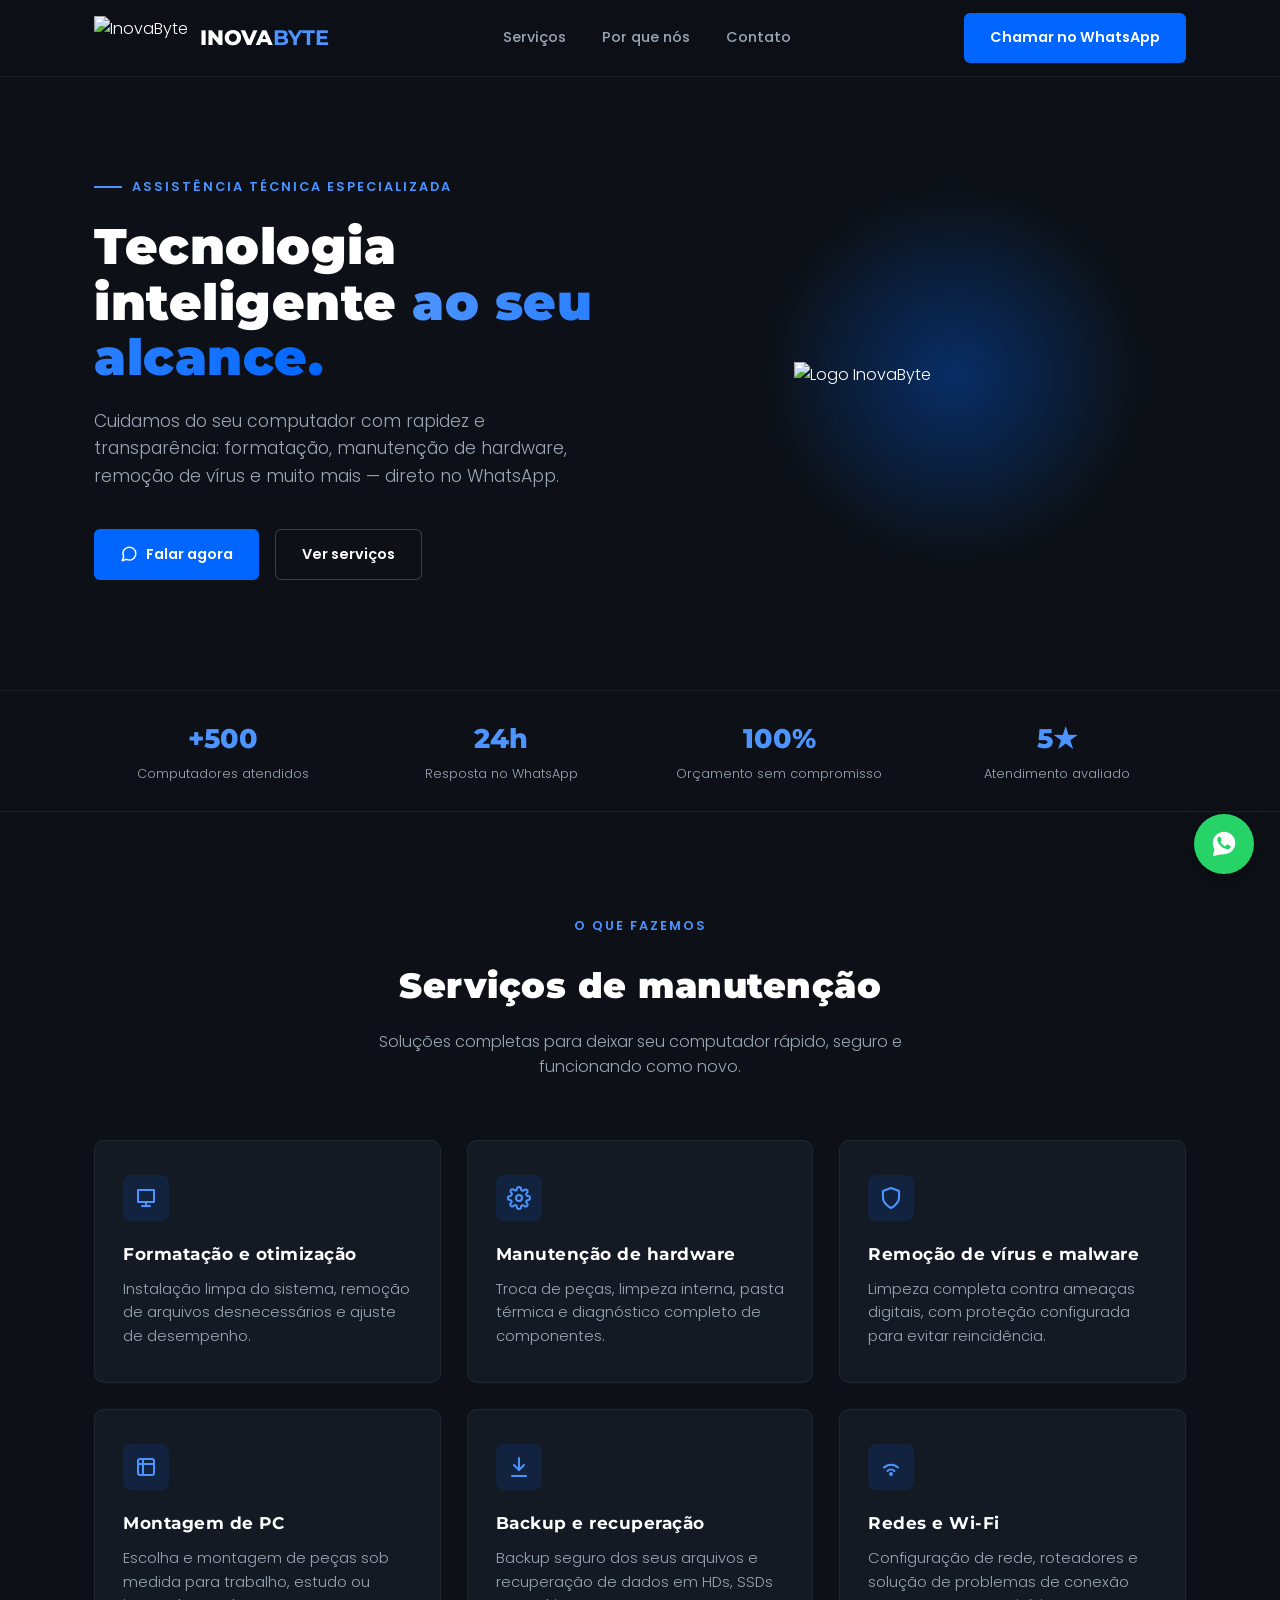
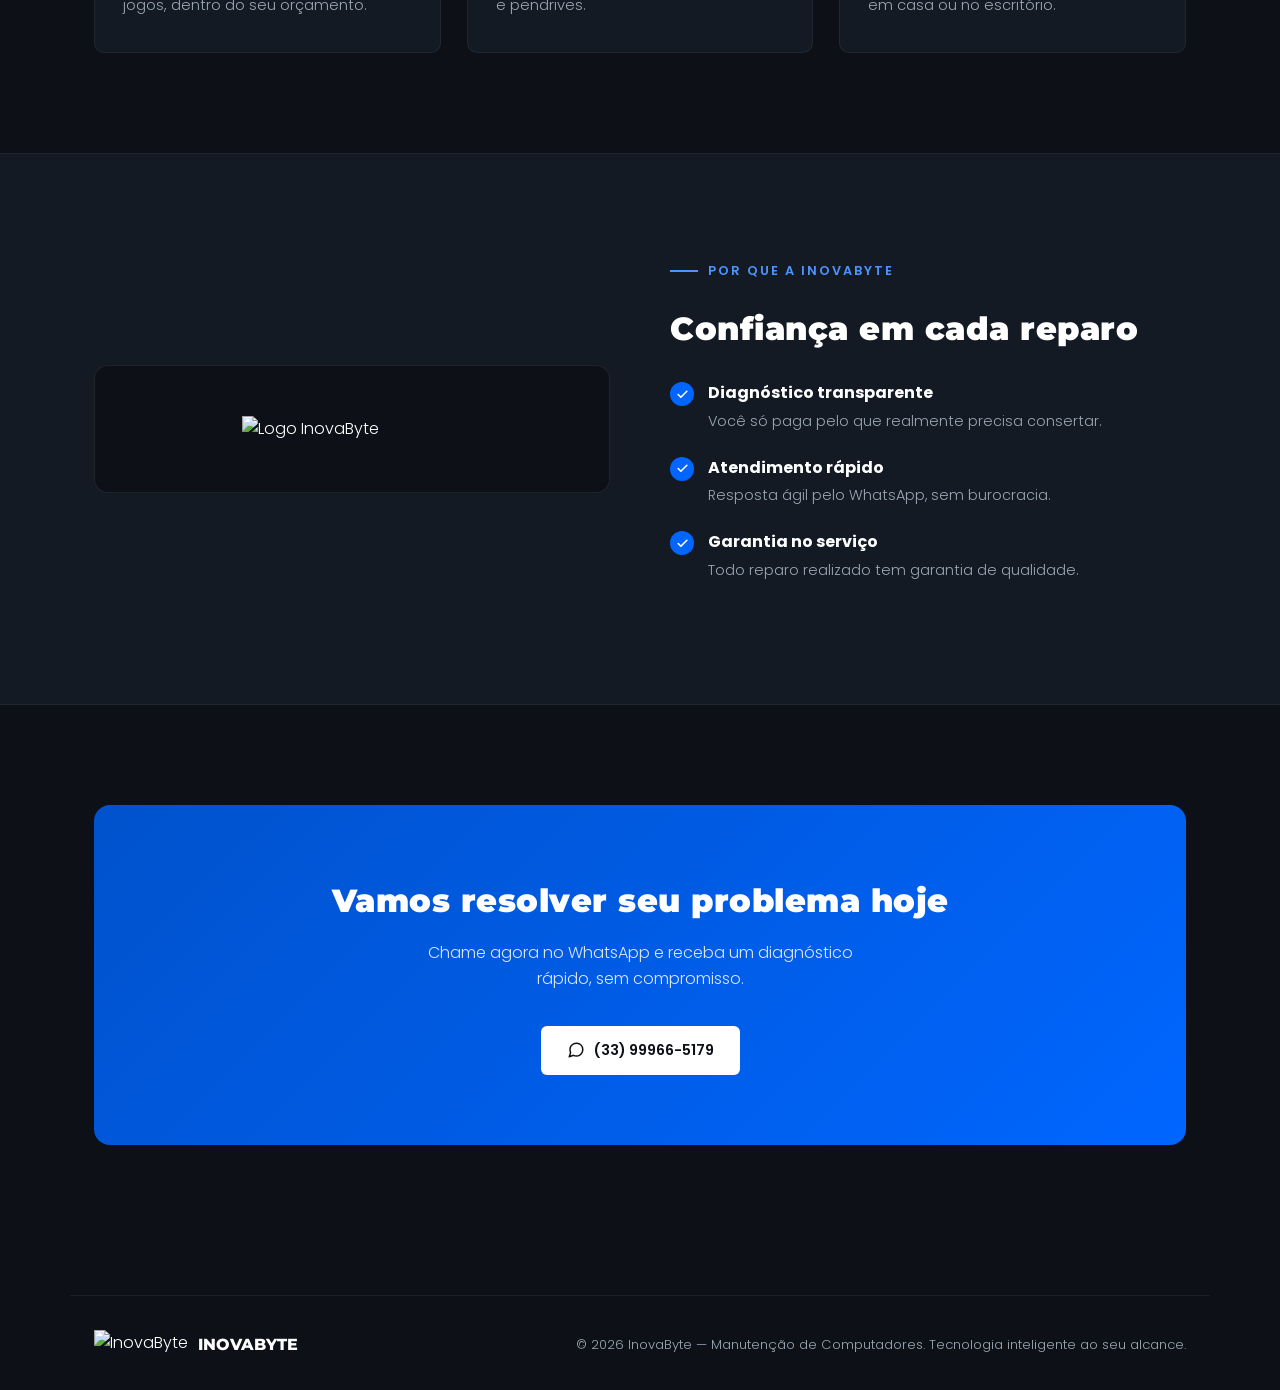
==== index.html @ 22bd1530 "Add files via upload" ====
<!DOCTYPE html>
<html lang="pt-BR">
<head>
<meta charset="UTF-8">
<meta name="viewport" content="width=device-width, initial-scale=1.0">
<title>InovaByte — Manutenção de Computadores</title>
<link rel="preconnect" href="https://fonts.googleapis.com">
<link rel="preconnect" href="https://fonts.gstatic.com" crossorigin>
<link href="https://fonts.googleapis.com/css2?family=Montserrat:wght@700;800;900&family=Poppins:wght@300;400;500;600&display=swap" rel="stylesheet">
<link rel="stylesheet" href="style.css">
</head>
<body>

<header>
  <div class="wrap">
    <div class="logo-group">
      <img src="img/_Logotipo Tecnologia Preto e Verde (3).png" alt="InovaByte">
      <span>INOVA<b>BYTE</b></span>
    </div>
    <nav>
      <a href="#servicos">Serviços</a>
      <a href="#porque">Por que nós</a>
      <a href="#contato">Contato</a>
    </nav>
    <a class="btn" href="https://wa.me/5533999665179?text=Ol%C3%A1!%20Vim%20pelo%20site%20e%20preciso%20de%20assist%C3%AAncia%20t%C3%A9cnica." target="_blank" rel="noopener">
      Chamar no WhatsApp
    </a>
  </div>
</header>

<section class="hero">
  <div class="wrap">
    <div>
      <div class="eyebrow">Assistência técnica especializada</div>
      <h1>Tecnologia inteligente <em>ao seu alcance.</em></h1>
      <p class="lead">Cuidamos do seu computador com rapidez e transparência: formatação, manutenção de hardware, remoção de vírus e muito mais — direto no WhatsApp.</p>
      <div class="hero-actions">
        <a class="btn" href="https://wa.me/5533999665179?text=Ol%C3%A1!%20Vim%20pelo%20site%20e%20preciso%20de%20assist%C3%AAncia%20t%C3%A9cnica." target="_blank" rel="noopener">
          <svg width="18" height="18" viewBox="0 0 24 24" fill="none" stroke="currentColor" stroke-width="2" stroke-linecap="round" stroke-linejoin="round"><path d="M21 11.5a8.38 8.38 0 0 1-.9 3.8 8.5 8.5 0 0 1-7.6 4.7 8.38 8.38 0 0 1-3.8-.9L3 21l1.9-5.7a8.38 8.38 0 0 1-.9-3.8 8.5 8.5 0 0 1 4.7-7.6 8.38 8.38 0 0 1 3.8-.9h.5a8.48 8.48 0 0 1 8 8v.5z"/></svg>
          Falar agora
        </a>
        <a class="btn btn-ghost" href="#servicos">Ver serviços</a>
      </div>
    </div>
    <div class="hero-visual">
      <div class="glow"></div>
      <img src="img/_Logotipo Tecnologia Preto e Verde (3).png" alt="Logo InovaByte">
    </div>
  </div>
</section>

<div class="trust-strip">
  <div class="wrap">
    <div class="trust-item"><div class="num">+500</div><div class="lbl">Computadores atendidos</div></div>
    <div class="trust-item"><div class="num">24h</div><div class="lbl">Resposta no WhatsApp</div></div>
    <div class="trust-item"><div class="num">100%</div><div class="lbl">Orçamento sem compromisso</div></div>
    <div class="trust-item"><div class="num">5★</div><div class="lbl">Atendimento avaliado</div></div>
  </div>
</div>

<section id="servicos">
  <div class="wrap">
    <div class="section-head">
      <div class="eyebrow">O que fazemos</div>
      <h2>Serviços de manutenção</h2>
      <p>Soluções completas para deixar seu computador rápido, seguro e funcionando como novo.</p>
    </div>
    <div class="services-grid">

      <div class="service-card">
        <div class="service-icon"><svg viewBox="0 0 24 24" fill="none" stroke-width="2" stroke-linecap="round" stroke-linejoin="round"><path d="M4 4h16v12H4z"/><path d="M8 20h8M12 16v4"/></svg></div>
        <h3>Formatação e otimização</h3>
        <p>Instalação limpa do sistema, remoção de arquivos desnecessários e ajuste de desempenho.</p>
      </div>

      <div class="service-card">
        <div class="service-icon"><svg viewBox="0 0 24 24" fill="none" stroke-width="2" stroke-linecap="round" stroke-linejoin="round"><circle cx="12" cy="12" r="3"/><path d="M19.4 15a1.7 1.7 0 0 0 .3 1.9l.1.1a2 2 0 1 1-2.8 2.8l-.1-.1a1.7 1.7 0 0 0-1.9-.3 1.7 1.7 0 0 0-1 1.5V21a2 2 0 1 1-4 0v-.1a1.7 1.7 0 0 0-1.1-1.6 1.7 1.7 0 0 0-1.9.3l-.1.1a2 2 0 1 1-2.8-2.8l.1-.1a1.7 1.7 0 0 0 .3-1.9 1.7 1.7 0 0 0-1.5-1H3a2 2 0 1 1 0-4h.1a1.7 1.7 0 0 0 1.6-1.1 1.7 1.7 0 0 0-.3-1.9l-.1-.1a2 2 0 1 1 2.8-2.8l.1.1a1.7 1.7 0 0 0 1.9.3H9a1.7 1.7 0 0 0 1-1.5V3a2 2 0 1 1 4 0v.1a1.7 1.7 0 0 0 1 1.5 1.7 1.7 0 0 0 1.9-.3l.1-.1a2 2 0 1 1 2.8 2.8l-.1.1a1.7 1.7 0 0 0-.3 1.9V9a1.7 1.7 0 0 0 1.5 1H21a2 2 0 1 1 0 4h-.1a1.7 1.7 0 0 0-1.5 1z"/></svg></div>
        <h3>Manutenção de hardware</h3>
        <p>Troca de peças, limpeza interna, pasta térmica e diagnóstico completo de componentes.</p>
      </div>

      <div class="service-card">
        <div class="service-icon"><svg viewBox="0 0 24 24" fill="none" stroke-width="2" stroke-linecap="round" stroke-linejoin="round"><path d="M12 22s8-4 8-10V5l-8-3-8 3v7c0 6 8 10 8 10z"/></svg></div>
        <h3>Remoção de vírus e malware</h3>
        <p>Limpeza completa contra ameaças digitais, com proteção configurada para evitar reincidência.</p>
      </div>

      <div class="service-card">
        <div class="service-icon"><svg viewBox="0 0 24 24" fill="none" stroke-width="2" stroke-linecap="round" stroke-linejoin="round"><rect x="4" y="4" width="16" height="16" rx="2"/><path d="M4 9h16M9 4v16"/></svg></div>
        <h3>Montagem de PC</h3>
        <p>Escolha e montagem de peças sob medida para trabalho, estudo ou jogos, dentro do seu orçamento.</p>
      </div>

      <div class="service-card">
        <div class="service-icon"><svg viewBox="0 0 24 24" fill="none" stroke-width="2" stroke-linecap="round" stroke-linejoin="round"><path d="M12 3v12"/><path d="m7 10 5 5 5-5"/><path d="M5 21h14"/></svg></div>
        <h3>Backup e recuperação</h3>
        <p>Backup seguro dos seus arquivos e recuperação de dados em HDs, SSDs e pendrives.</p>
      </div>

      <div class="service-card">
        <div class="service-icon"><svg viewBox="0 0 24 24" fill="none" stroke-width="2" stroke-linecap="round" stroke-linejoin="round"><path d="M5 12.5a10 10 0 0 1 14 0"/><path d="M8.5 16a5 5 0 0 1 7 0"/><circle cx="12" cy="19" r="1"/></svg></div>
        <h3>Redes e Wi-Fi</h3>
        <p>Configuração de rede, roteadores e solução de problemas de conexão em casa ou no escritório.</p>
      </div>

    </div>
  </div>
</section>

<section class="why" id="porque">
  <div class="wrap">
    <div class="why-visual">
      <img src="img/_Logotipo Tecnologia Preto e Verde (3).png" alt="Logo InovaByte">
    </div>
    <div>
      <div class="eyebrow">Por que a InovaByte</div>
      <h2 style="font-size:2rem;color:var(--white);">Confiança em cada reparo</h2>
      <ul class="why-list">
        <li>
          <span class="check"><svg viewBox="0 0 24 24" fill="none" stroke="currentColor" stroke-width="3" stroke-linecap="round" stroke-linejoin="round"><polyline points="20 6 9 17 4 12"/></svg></span>
          <div><h4>Diagnóstico transparente</h4><p>Você só paga pelo que realmente precisa consertar.</p></div>
        </li>
        <li>
          <span class="check"><svg viewBox="0 0 24 24" fill="none" stroke="currentColor" stroke-width="3" stroke-linecap="round" stroke-linejoin="round"><polyline points="20 6 9 17 4 12"/></svg></span>
          <div><h4>Atendimento rápido</h4><p>Resposta ágil pelo WhatsApp, sem burocracia.</p></div>
        </li>
        <li>
          <span class="check"><svg viewBox="0 0 24 24" fill="none" stroke="currentColor" stroke-width="3" stroke-linecap="round" stroke-linejoin="round"><polyline points="20 6 9 17 4 12"/></svg></span>
          <div><h4>Garantia no serviço</h4><p>Todo reparo realizado tem garantia de qualidade.</p></div>
        </li>
      </ul>
    </div>
  </div>
</section>

<section id="contato">
  <div class="wrap">
    <div class="cta">
      <h2>Vamos resolver seu problema hoje</h2>
      <p>Chame agora no WhatsApp e receba um diagnóstico rápido, sem compromisso.</p>
      <a class="btn" href="https://wa.me/5533999665179?text=Ol%C3%A1!%20Vim%20pelo%20site%20e%20preciso%20de%20assist%C3%AAncia%20t%C3%A9cnica." target="_blank" rel="noopener">
        <svg width="18" height="18" viewBox="0 0 24 24" fill="none" stroke="currentColor" stroke-width="2" stroke-linecap="round" stroke-linejoin="round"><path d="M21 11.5a8.38 8.38 0 0 1-.9 3.8 8.5 8.5 0 0 1-7.6 4.7 8.38 8.38 0 0 1-3.8-.9L3 21l1.9-5.7a8.38 8.38 0 0 1-.9-3.8 8.5 8.5 0 0 1 4.7-7.6 8.38 8.38 0 0 1 3.8-.9h.5a8.48 8.48 0 0 1 8 8v.5z"/></svg>
        (33) 99966-5179
      </a>
    </div>
  </div>
</section>

<footer>
  <div class="wrap">
    <div class="footer-brand">
      <img src="img/_Logotipo Tecnologia Preto e Verde (3).png" alt="InovaByte">
      <span>INOVABYTE</span>
    </div>
    <div class="copy">© <span id="year"></span> InovaByte — Manutenção de Computadores. Tecnologia inteligente ao seu alcance.</div>
  </div>
</footer>

<a class="whats-float" href="https://wa.me/5533999665179?text=Ol%C3%A1!%20Vim%20pelo%20site%20e%20preciso%20de%20assist%C3%AAncia%20t%C3%A9cnica." target="_blank" rel="noopener" aria-label="Chamar no WhatsApp">
  <svg viewBox="0 0 32 32"><path d="M16.001 3C9.373 3 4 8.373 4 15c0 2.394.702 4.622 1.912 6.494L4 29l7.706-1.881A11.94 11.94 0 0 0 16.001 27C22.628 27 28 21.627 28 15S22.628 3 16.001 3zm6.965 16.845c-.294.826-1.468 1.512-2.395 1.71-.637.136-1.469.244-4.267-.916-3.582-1.484-5.887-5.114-6.067-5.353-.173-.239-1.454-1.937-1.454-3.695 0-1.758.921-2.622 1.248-2.982.294-.324.673-.406.897-.406.224 0 .448.002.643.011.207.01.484-.079.757.577.294.703.997 2.462 1.084 2.641.087.18.145.393.029.632-.116.239-.174.388-.347.598-.174.209-.365.467-.522.627-.174.179-.355.373-.153.734.203.36.9 1.485 1.933 2.406 1.328 1.185 2.447 1.552 2.807 1.727.36.174.571.145.782-.088.21-.234.899-1.049 1.14-1.409.24-.36.48-.298.808-.18.327.12 2.083.982 2.44 1.161.356.18.593.269.68.42.087.15.087.868-.207 1.694z"/></svg>
</a>

<script src="script.js"></script>
</body>
</html>
---- style.css ----
:root{
    --blue:#0066FF;
    --blue-light:#4D94FF;
    --black:#0D1117;
    --black-2:#131a24;
    --white:#FFFFFF;
    --grey:#9BA7B4;
  }
  *{margin:0;padding:0;box-sizing:border-box;}
  html{scroll-behavior:smooth;}
  body{
    background:var(--black);
    color:var(--white);
    font-family:'Poppins',sans-serif;
    font-weight:300;
    line-height:1.6;
    overflow-x:hidden;
  }
  h1,h2,h3,.brand{
    font-family:'Montserrat',sans-serif;
    font-weight:900;
    letter-spacing:0.5px;
  }
  a{text-decoration:none;color:inherit;}
  img{max-width:100%;display:block;}
  .wrap{max-width:1140px;margin:0 auto;padding:0 24px;}

  /* circuit divider — signature element echoing the logo */
  .circuit{
    width:100%;
    height:40px;
    display:block;
  }

  /* HEADER */
  header{
    position:fixed;
    top:0;left:0;right:0;
    z-index:100;
    background:rgba(13,17,23,0.85);
    backdrop-filter:blur(10px);
    border-bottom:1px solid rgba(255,255,255,0.06);
  }
  header .wrap{
    display:flex;
    align-items:center;
    justify-content:space-between;
    height:76px;
  }
  .logo-group{display:flex;align-items:center;gap:12px;}
  .logo-group img{height:44px;width:auto;}
  .logo-group span{
    font-family:'Montserrat',sans-serif;
    font-weight:800;
    font-size:1.3rem;
    color:var(--white);
  }
  .logo-group span b{color:var(--blue-light);}
  nav{display:flex;gap:36px;}
  nav a{
    font-size:0.9rem;
    font-weight:500;
    color:var(--grey);
    transition:color .2s;
  }
  nav a:hover{color:var(--white);}
  nav a.active{color:var(--blue-light);}
  .btn{
    display:inline-flex;
    align-items:center;
    gap:8px;
    background:var(--blue);
    color:var(--white);
    font-family:'Poppins',sans-serif;
    font-weight:600;
    font-size:0.9rem;
    padding:13px 26px;
    border-radius:6px;
    transition:transform .2s, box-shadow .2s, background .2s;
    box-shadow:0 0 0 rgba(0,102,255,0);
  }
  .btn:hover{
    background:#0052cc;
    transform:translateY(-2px);
    box-shadow:0 8px 24px rgba(0,102,255,0.35);
  }
  .btn-ghost{
    background:transparent;
    border:1px solid rgba(255,255,255,0.2);
  }
  .btn-ghost:hover{background:rgba(255,255,255,0.06);}

  /* HERO */
  .hero{
    padding:170px 0 110px;
    position:relative;
  }
  .hero .wrap{
    display:grid;
    grid-template-columns:1.1fr 0.9fr;
    gap:60px;
    align-items:center;
  }
  .eyebrow{
    display:inline-flex;
    align-items:center;
    gap:10px;
    color:var(--blue-light);
    font-size:0.8rem;
    font-weight:600;
    letter-spacing:2px;
    text-transform:uppercase;
    margin-bottom:22px;
  }
  .eyebrow::before{
    content:"";
    width:28px;height:2px;
    background:var(--blue-light);
  }
  .hero h1{
    font-size:3.1rem;
    line-height:1.12;
    color:var(--white);
    margin-bottom:22px;
  }
  .hero h1 em{
    font-style:normal;
    background:linear-gradient(90deg,var(--blue-light),var(--blue));
    -webkit-background-clip:text;
    background-clip:text;
    color:transparent;
  }
  .hero p.lead{
    font-size:1.08rem;
    color:var(--grey);
    max-width:480px;
    margin-bottom:38px;
  }
  .hero-actions{display:flex;gap:16px;flex-wrap:wrap;}
  .hero-visual{
    position:relative;
    display:flex;
    justify-content:center;
    align-items:center;
  }
  .hero-visual .glow{
    position:absolute;
    width:380px;height:380px;
    background:radial-gradient(circle, rgba(0,102,255,0.35) 0%, rgba(0,102,255,0) 70%);
    filter:blur(10px);
    z-index:0;
  }
  .hero-visual img{
    position:relative;
    z-index:1;
    width:320px;
    animation:float 5s ease-in-out infinite;
  }
  @keyframes float{
    0%,100%{transform:translateY(0);}
    50%{transform:translateY(-14px);}
  }

  .trust-strip{
    border-top:1px solid rgba(255,255,255,0.06);
    border-bottom:1px solid rgba(255,255,255,0.06);
    padding:26px 0;
  }
  .trust-strip .wrap{
    display:flex;
    justify-content:space-between;
    flex-wrap:wrap;
    gap:20px;
    text-align:center;
  }
  .trust-item{flex:1;min-width:140px;}
  .trust-item .num{
    font-family:'Montserrat',sans-serif;
    font-weight:800;
    font-size:1.7rem;
    color:var(--blue-light);
  }
  .trust-item .lbl{
    font-size:0.8rem;
    color:var(--grey);
    margin-top:4px;
  }

  /* SECTIONS */
  section{padding:100px 0;}
  .section-head{
    text-align:center;
    max-width:600px;
    margin:0 auto 60px;
  }
  .section-head .eyebrow{justify-content:center;}
  .section-head .eyebrow::before{display:none;}
  .section-head h2{
    font-size:2.2rem;
    color:var(--white);
    margin-bottom:14px;
  }
  .section-head p{color:var(--grey);}

  /* SERVICES */
  .services-grid{
    display:grid;
    grid-template-columns:repeat(3,1fr);
    gap:26px;
  }
  .service-card{
    background:var(--black-2);
    border:1px solid rgba(255,255,255,0.06);
    border-radius:10px;
    padding:34px 28px;
    transition:transform .25s, border-color .25s;
  }
  .service-card:hover{
    transform:translateY(-6px);
    border-color:rgba(0,102,255,0.5);
  }
  .service-icon{
    width:46px;height:46px;
    border-radius:8px;
    background:rgba(0,102,255,0.12);
    display:flex;align-items:center;justify-content:center;
    margin-bottom:20px;
  }
  .service-icon svg{width:24px;height:24px;stroke:var(--blue-light);}
  .service-card h3{
    font-size:1.05rem;
    color:var(--white);
    margin-bottom:10px;
    font-weight:700;
  }
  .service-card p{
    color:var(--grey);
    font-size:0.92rem;
  }

  /* WHY US */
  .why{
    background:var(--black-2);
    border-top:1px solid rgba(255,255,255,0.06);
    border-bottom:1px solid rgba(255,255,255,0.06);
  }
  .why .wrap{
    display:grid;
    grid-template-columns:1fr 1fr;
    gap:60px;
    align-items:center;
  }
  .why-list{list-style:none;margin-top:26px;}
  .why-list li{
    display:flex;
    gap:14px;
    margin-bottom:22px;
    align-items:flex-start;
  }
  .why-list .check{
    flex-shrink:0;
    width:24px;height:24px;
    border-radius:50%;
    background:var(--blue);
    display:flex;align-items:center;justify-content:center;
    margin-top:2px;
  }
  .why-list .check svg{width:13px;height:13px;stroke:var(--white);}
  .why-list h4{font-size:1rem;color:var(--white);margin-bottom:4px;}
  .why-list p{color:var(--grey);font-size:0.9rem;}
  .why-visual{
    background:var(--black);
    border:1px solid rgba(255,255,255,0.08);
    border-radius:14px;
    padding:50px;
    display:flex;justify-content:center;
  }
  .why-visual img{width:220px;}

  /* CTA */
  .cta{
    text-align:center;
    background:linear-gradient(135deg, #0052cc, var(--blue));
    border-radius:16px;
    padding:70px 40px;
    margin:0 auto;
  }
  .cta h2{font-size:2rem;color:var(--white);margin-bottom:14px;}
  .cta p{color:rgba(255,255,255,0.85);margin-bottom:34px;max-width:480px;margin-left:auto;margin-right:auto;}
  .cta .btn{background:var(--white);color:var(--black);}
  .cta .btn:hover{background:#e6e6e6;box-shadow:0 8px 24px rgba(0,0,0,0.25);}

  /* FOOTER */
  footer{padding:50px 0 30px;}
  footer .wrap{
    display:flex;
    justify-content:space-between;
    align-items:center;
    flex-wrap:wrap;
    gap:20px;
    border-top:1px solid rgba(255,255,255,0.06);
    padding-top:34px;
  }
  .footer-brand{display:flex;align-items:center;gap:10px;}
  .footer-brand img{height:30px;}
  .footer-brand span{font-family:'Montserrat',sans-serif;font-weight:800;font-size:1rem;}
  footer .copy{color:var(--grey);font-size:0.82rem;}

  /* WHATSAPP FLOAT BUTTON */
  .whats-float{
    position:fixed;
    bottom:26px;right:26px;
    z-index:200;
    background:#25D366;
    width:60px;height:60px;
    border-radius:50%;
    display:flex;align-items:center;justify-content:center;
    box-shadow:0 6px 20px rgba(0,0,0,0.35);
    animation:pulse 2.4s infinite;
  }
  .whats-float svg{width:30px;height:30px;fill:#fff;}
  @keyframes pulse{
    0%{box-shadow:0 0 0 0 rgba(37,211,102,0.5);}
    70%{box-shadow:0 0 0 14px rgba(37,211,102,0);}
    100%{box-shadow:0 0 0 0 rgba(37,211,102,0);}
  }

  @media(max-width:900px){
    .hero .wrap{grid-template-columns:1fr;}
    .hero-visual{order:-1;}
    .hero h1{font-size:2.3rem;}
    .services-grid{grid-template-columns:1fr 1fr;}
    .why .wrap{grid-template-columns:1fr;}
    nav{display:none;}
  }
  @media(max-width:560px){
    .services-grid{grid-template-columns:1fr;}
    .trust-strip .wrap{justify-content:flex-start;}
  }

  @media (prefers-reduced-motion: reduce){
    *{animation:none !important; transition:none !important;}
  }
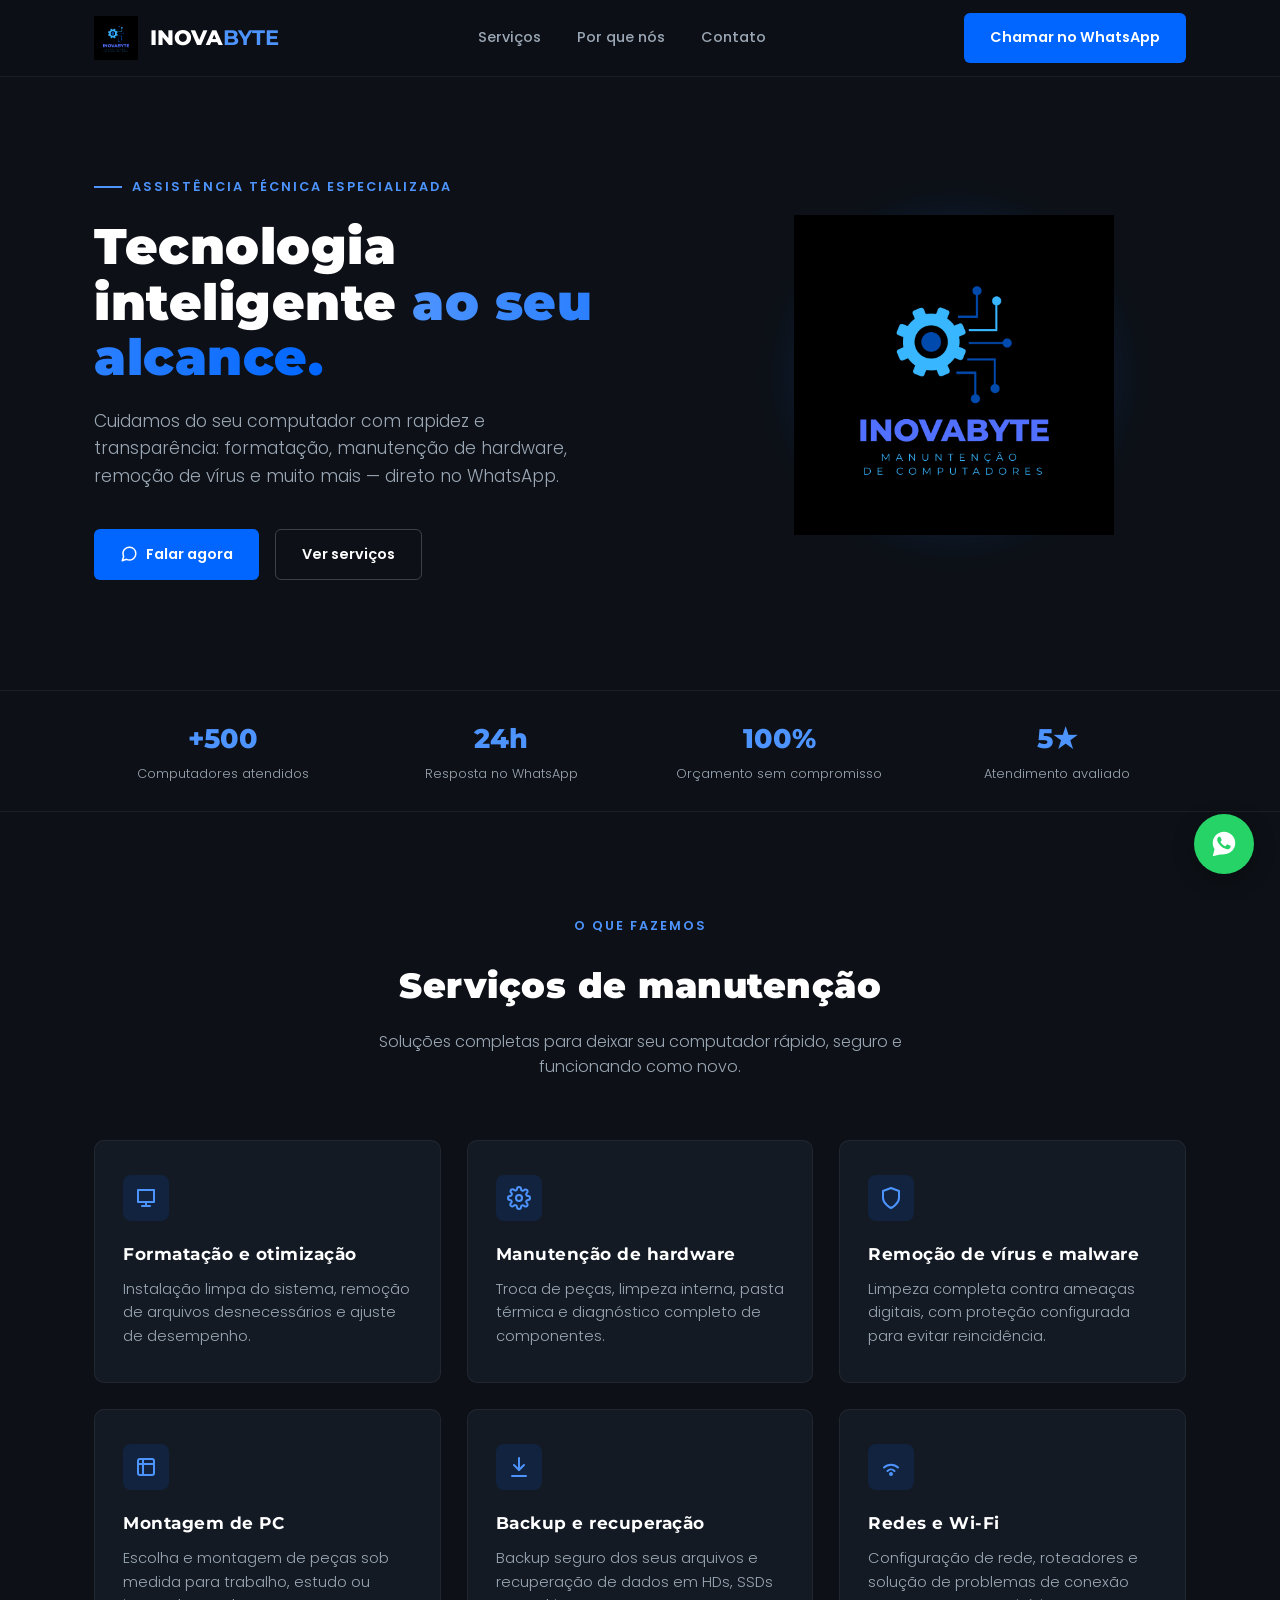
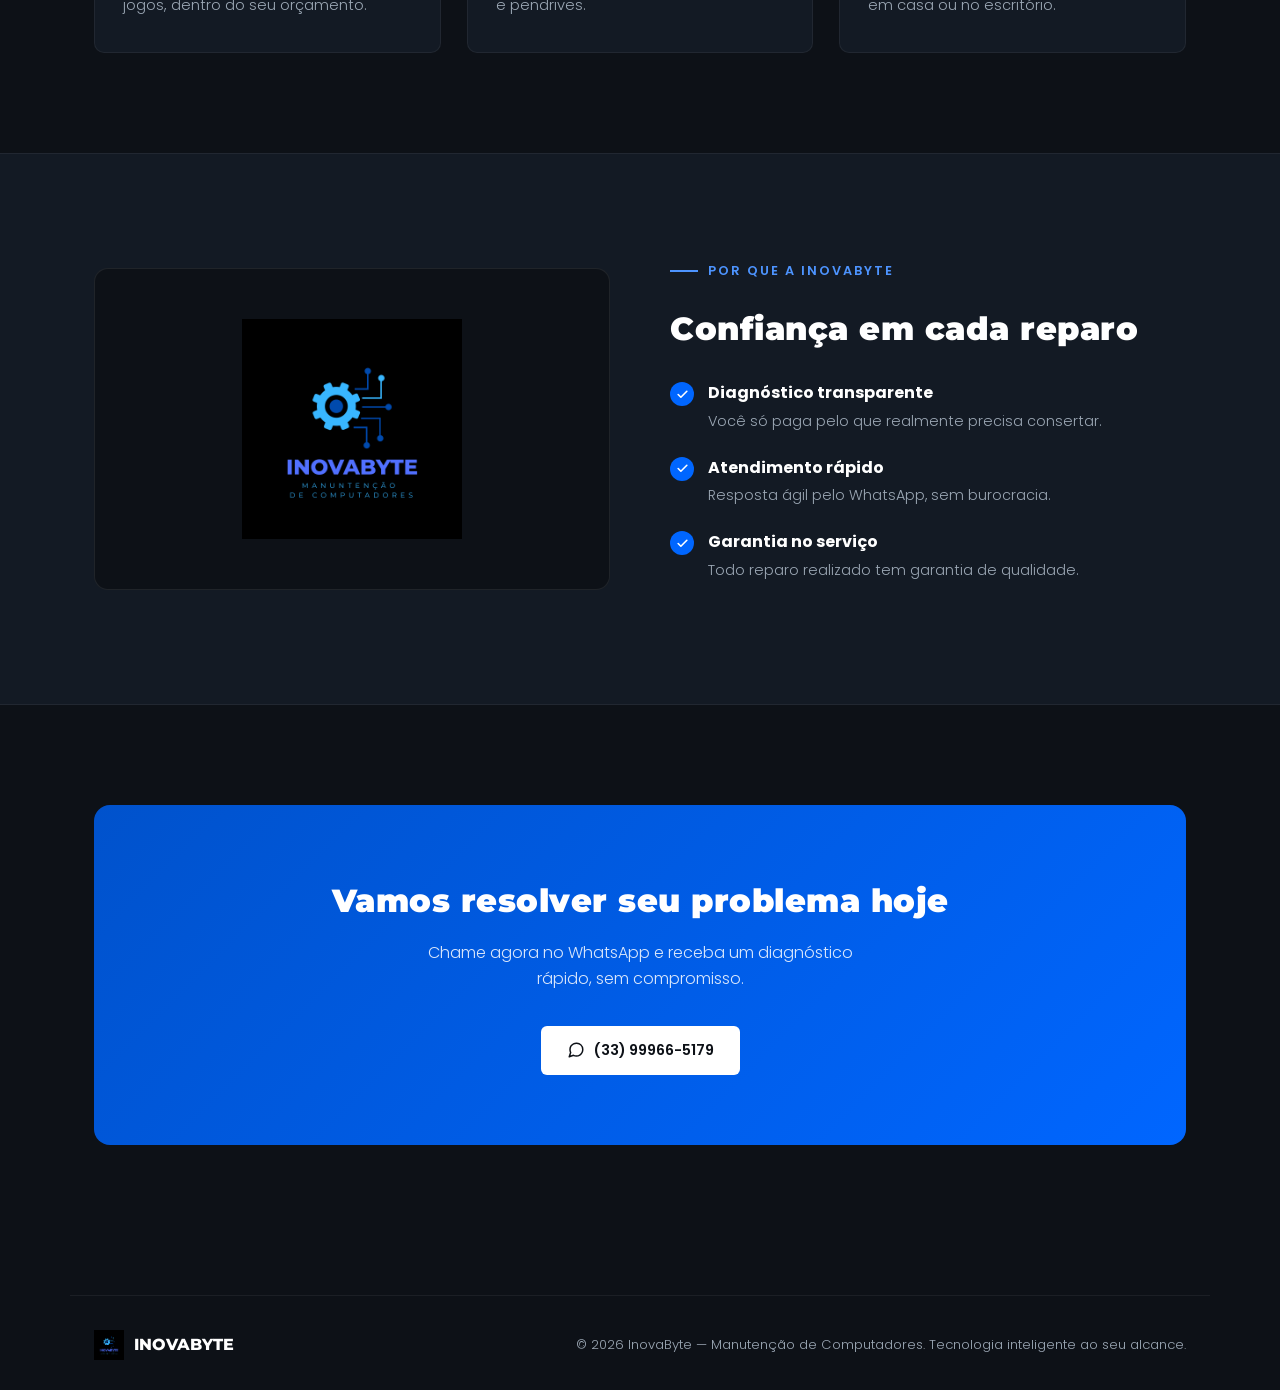
==== commit f9420845: "Add files via upload" ====
--- a/index.html
+++ b/index.html
@@ -14,7 +14,7 @@
 <header>
   <div class="wrap">
     <div class="logo-group">
-      <img src="img/_Logotipo Tecnologia Preto e Verde (3).png" alt="InovaByte">
+      <img src="_Logotipo Tecnologia Preto e Verde (3).png" alt="InovaByte">
       <span>INOVA<b>BYTE</b></span>
     </div>
     <nav>
@@ -44,7 +44,7 @@
     </div>
     <div class="hero-visual">
       <div class="glow"></div>
-      <img src="img/_Logotipo Tecnologia Preto e Verde (3).png" alt="Logo InovaByte">
+      <img src="_Logotipo Tecnologia Preto e Verde (3).png" alt="Logo InovaByte">
     </div>
   </div>
 </section>
@@ -110,7 +110,7 @@
 <section class="why" id="porque">
   <div class="wrap">
     <div class="why-visual">
-      <img src="img/_Logotipo Tecnologia Preto e Verde (3).png" alt="Logo InovaByte">
+      <img src="_Logotipo Tecnologia Preto e Verde (3).png" alt="Logo InovaByte">
     </div>
     <div>
       <div class="eyebrow">Por que a InovaByte</div>
@@ -149,7 +149,7 @@
 <footer>
   <div class="wrap">
     <div class="footer-brand">
-      <img src="img/_Logotipo Tecnologia Preto e Verde (3).png" alt="InovaByte">
+      <img src="_Logotipo Tecnologia Preto e Verde (3).png" alt="InovaByte">
       <span>INOVABYTE</span>
     </div>
     <div class="copy">© <span id="year"></span> InovaByte — Manutenção de Computadores. Tecnologia inteligente ao seu alcance.</div>
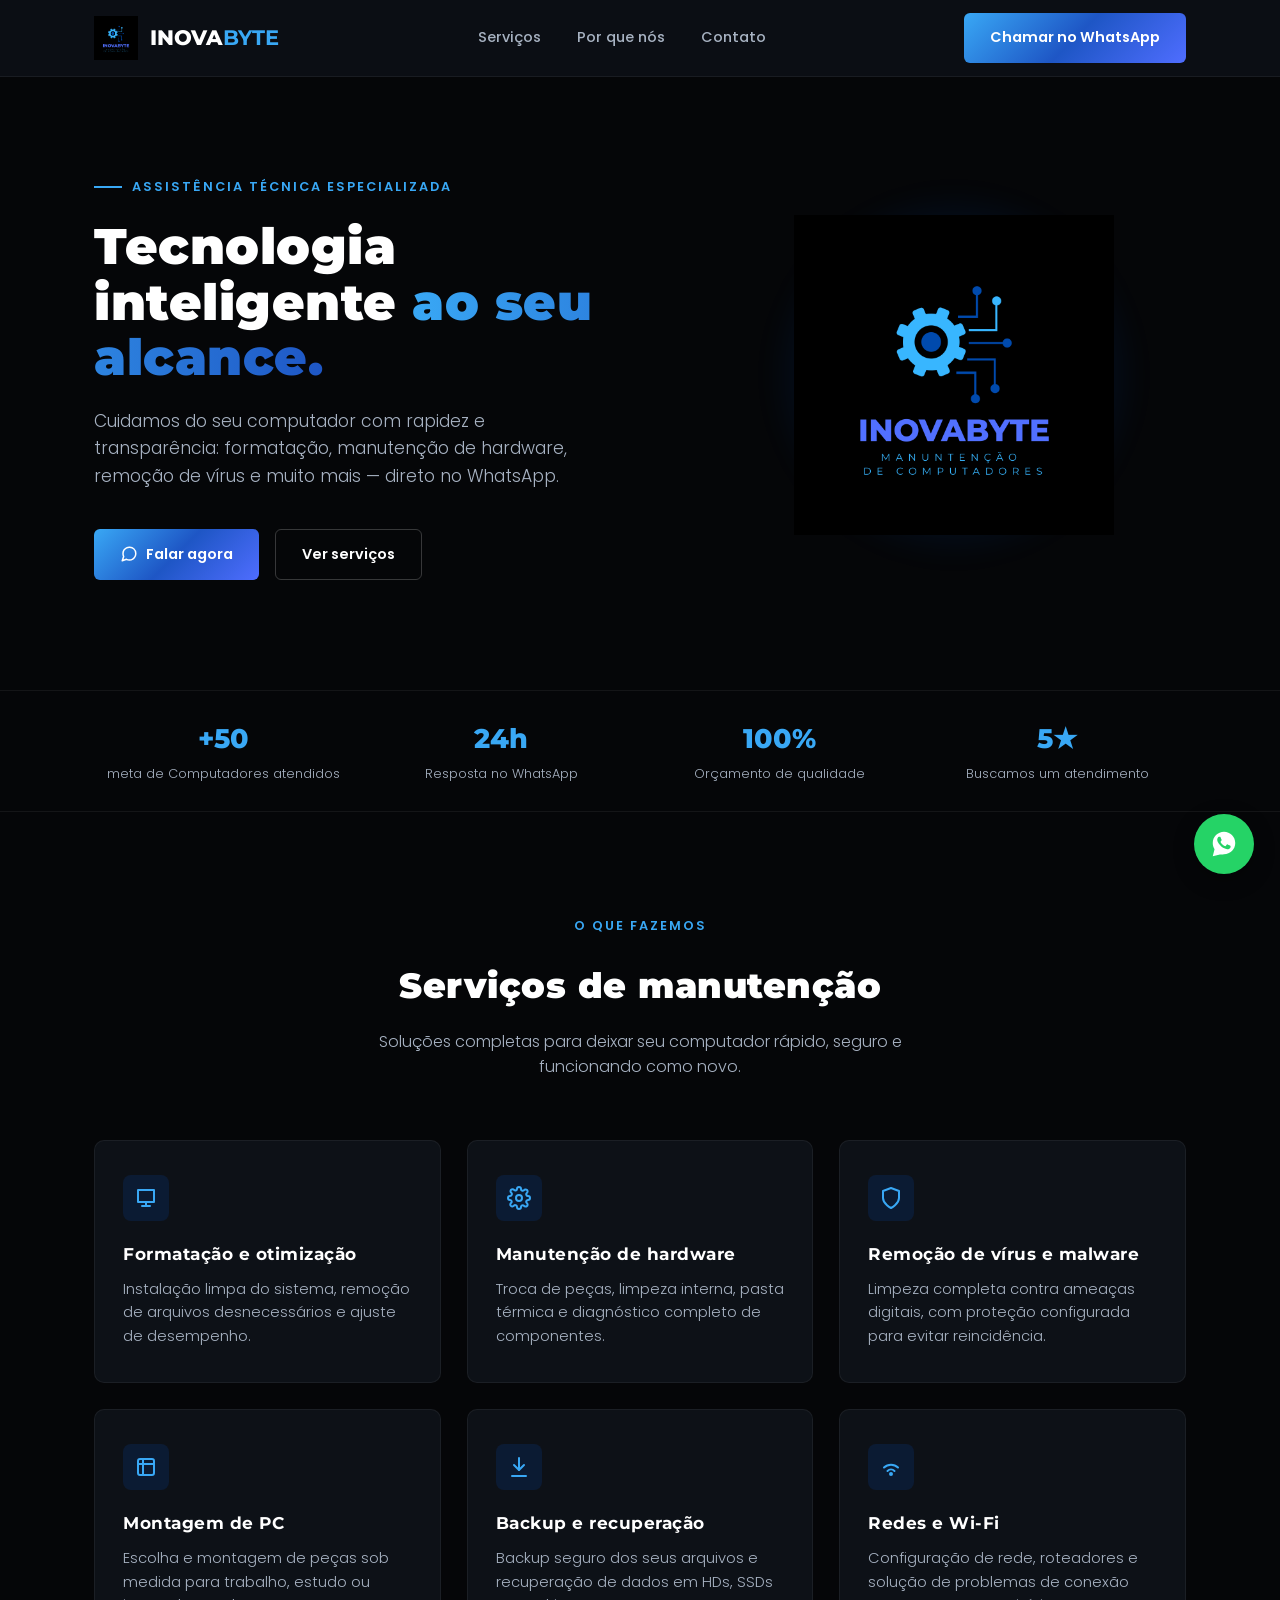
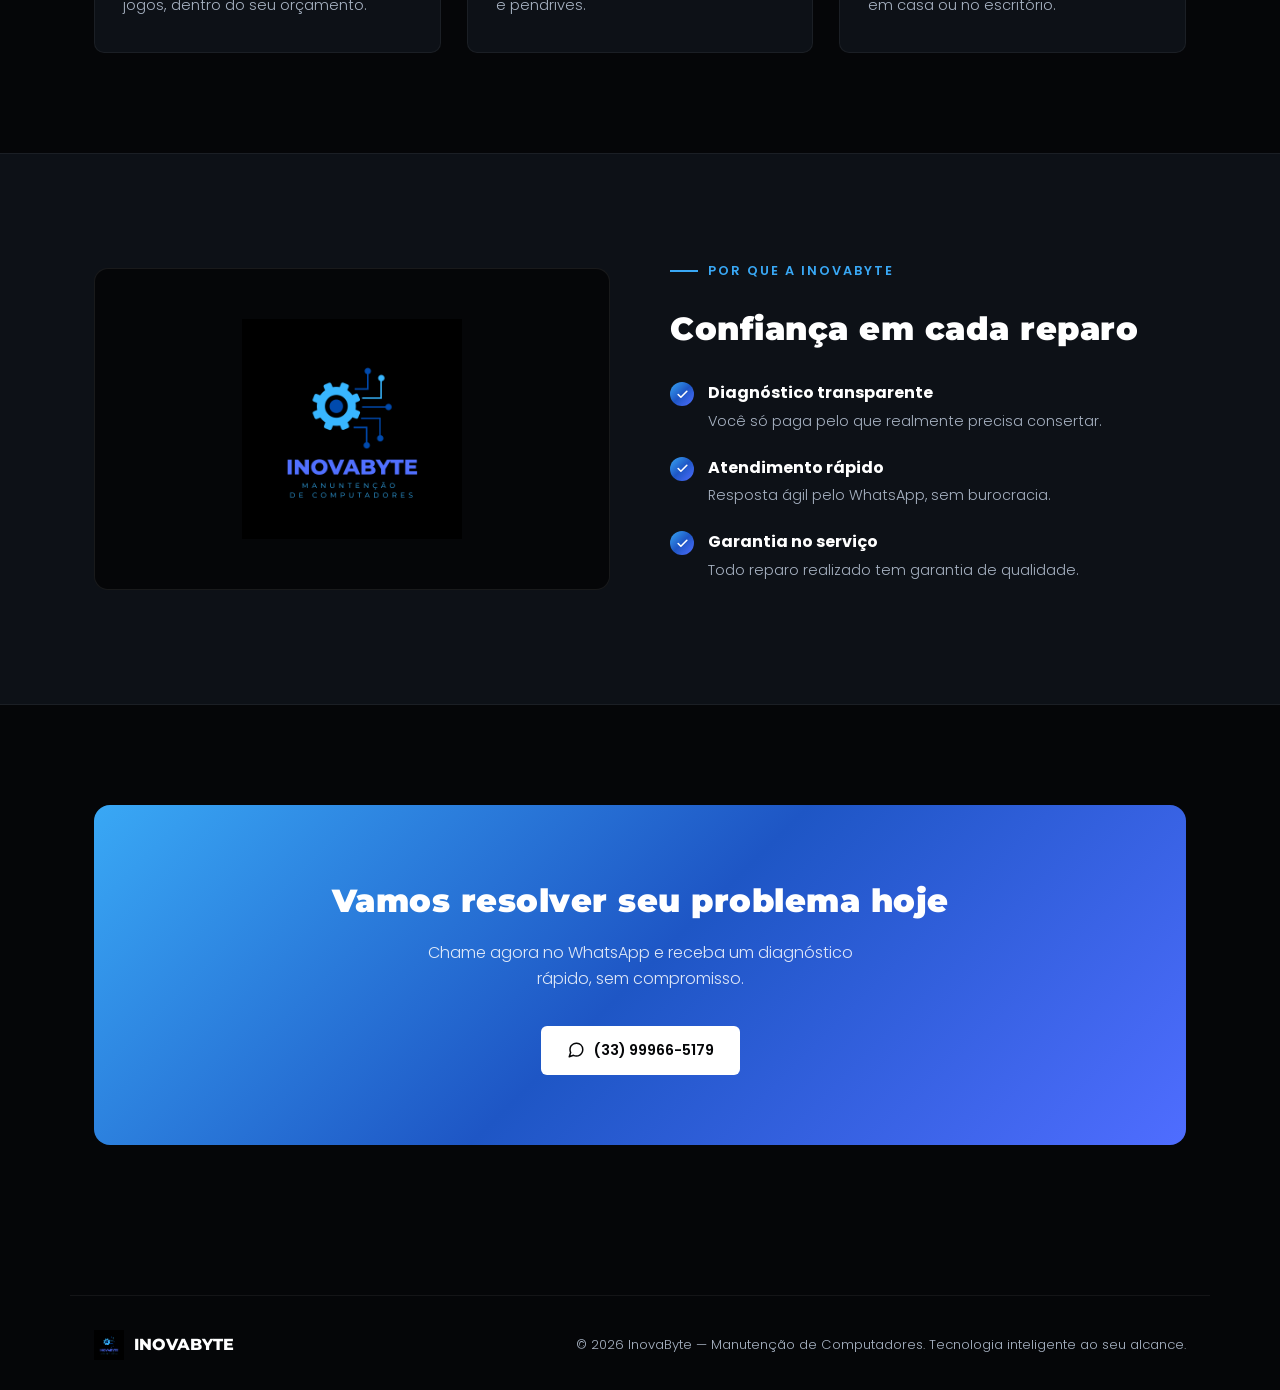
==== commit d4340f78: "Add files via upload" ====
--- a/index.html
+++ b/index.html
@@ -51,10 +51,10 @@
 
 <div class="trust-strip">
   <div class="wrap">
-    <div class="trust-item"><div class="num">+500</div><div class="lbl">Computadores atendidos</div></div>
+    <div class="trust-item"><div class="num">+50</div><div class="lbl">meta de Computadores atendidos</div></div>
     <div class="trust-item"><div class="num">24h</div><div class="lbl">Resposta no WhatsApp</div></div>
-    <div class="trust-item"><div class="num">100%</div><div class="lbl">Orçamento sem compromisso</div></div>
-    <div class="trust-item"><div class="num">5★</div><div class="lbl">Atendimento avaliado</div></div>
+    <div class="trust-item"><div class="num">100%</div><div class="lbl">Orçamento de qualidade</div></div>
+    <div class="trust-item"><div class="num">5★</div><div class="lbl">Buscamos um atendimento </div></div>
   </div>
 </div>
 
--- a/style.css
+++ b/style.css
@@ -1,10 +1,13 @@
   :root{
-    --blue:#0066FF;
-    --blue-light:#4D94FF;
-    --black:#0D1117;
-    --black-2:#131a24;
+    --blue:#1E56C5;
+    --blue-light:#39A8F5;
+    --blue-dark:#4F6DFF;
+    --black:#050608;
+    --black-2:#0D1117;
     --white:#FFFFFF;
-    --grey:#9BA7B4;
+    --grey:#A7B2C2;
+    --gradient:linear-gradient(135deg,#39A8F5,#1E56C5,#4F6DFF);
+    --shadow-blue:rgba(57,168,245,.35);
   }
   *{margin:0;padding:0;box-sizing:border-box;}
   html{scroll-behavior:smooth;}
@@ -69,7 +72,7 @@
     display:inline-flex;
     align-items:center;
     gap:8px;
-    background:var(--blue);
+    background:var(--gradient);
     color:var(--white);
     font-family:'Poppins',sans-serif;
     font-weight:600;
@@ -261,7 +264,7 @@
     flex-shrink:0;
     width:24px;height:24px;
     border-radius:50%;
-    background:var(--blue);
+    background:var(--gradient);
     display:flex;align-items:center;justify-content:center;
     margin-top:2px;
   }
@@ -280,7 +283,7 @@
   /* CTA */
   .cta{
     text-align:center;
-    background:linear-gradient(135deg, #0052cc, var(--blue));
+    background:var(--gradient);
     border-radius:16px;
     padding:70px 40px;
     margin:0 auto;
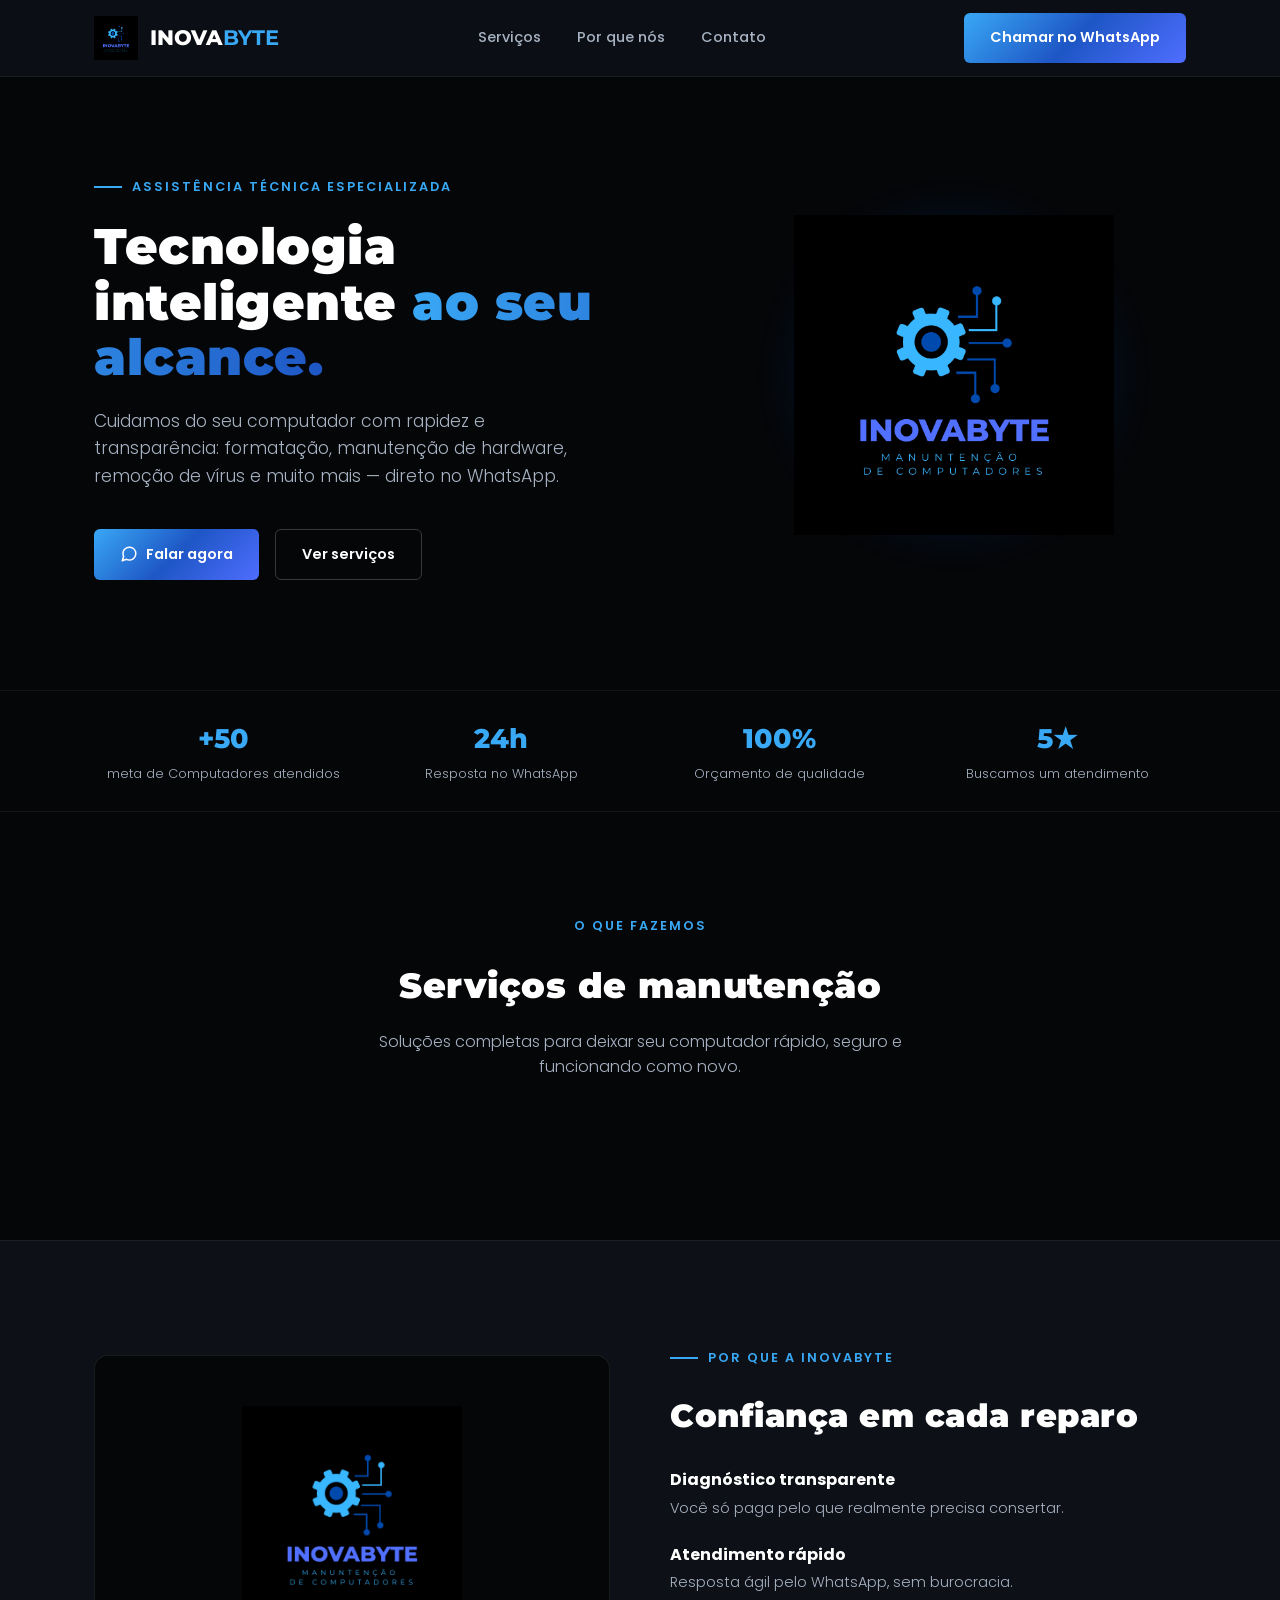
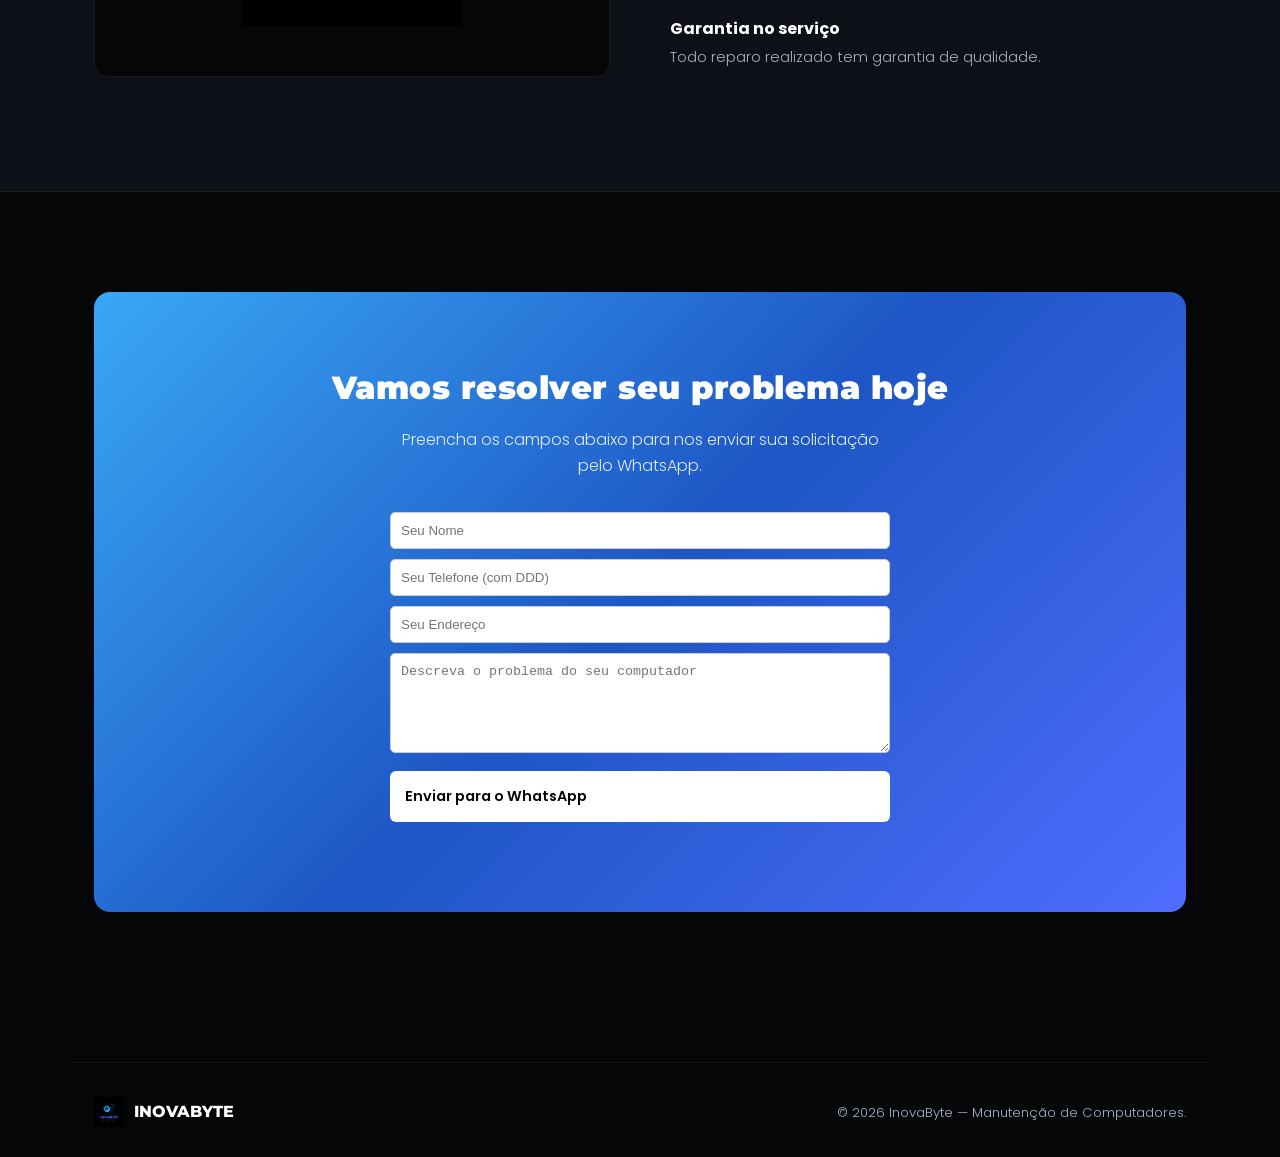
==== commit 3b41e690: "Add files via upload" ====
--- a/index.html
+++ b/index.html
@@ -1,13 +1,13 @@
 <!DOCTYPE html>
 <html lang="pt-BR">
 <head>
-<meta charset="UTF-8">
-<meta name="viewport" content="width=device-width, initial-scale=1.0">
-<title>InovaByte — Manutenção de Computadores</title>
-<link rel="preconnect" href="https://fonts.googleapis.com">
-<link rel="preconnect" href="https://fonts.gstatic.com" crossorigin>
-<link href="https://fonts.googleapis.com/css2?family=Montserrat:wght@700;800;900&family=Poppins:wght@300;400;500;600&display=swap" rel="stylesheet">
-<link rel="stylesheet" href="style.css">
+    <meta charset="UTF-8">
+    <meta name="viewport" content="width=device-width, initial-scale=1.0">
+    <title>InovaByte — Manutenção de Computadores</title>
+    <link rel="preconnect" href="https://fonts.googleapis.com">
+    <link rel="preconnect" href="https://fonts.gstatic.com" crossorigin>
+    <link href="https://fonts.googleapis.com/css2?family=Montserrat:wght@700;800;900&family=Poppins:wght@300;400;500;600&display=swap" rel="stylesheet">
+    <link rel="stylesheet" href="style.css">
 </head>
 <body>
 
@@ -54,7 +54,7 @@
     <div class="trust-item"><div class="num">+50</div><div class="lbl">meta de Computadores atendidos</div></div>
     <div class="trust-item"><div class="num">24h</div><div class="lbl">Resposta no WhatsApp</div></div>
     <div class="trust-item"><div class="num">100%</div><div class="lbl">Orçamento de qualidade</div></div>
-    <div class="trust-item"><div class="num">5★</div><div class="lbl">Buscamos um atendimento </div></div>
+    <div class="trust-item"><div class="num">5★</div><div class="lbl">Buscamos um atendimento</div></div>
   </div>
 </div>
 
@@ -66,44 +66,7 @@
       <p>Soluções completas para deixar seu computador rápido, seguro e funcionando como novo.</p>
     </div>
     <div class="services-grid">
-
-      <div class="service-card">
-        <div class="service-icon"><svg viewBox="0 0 24 24" fill="none" stroke-width="2" stroke-linecap="round" stroke-linejoin="round"><path d="M4 4h16v12H4z"/><path d="M8 20h8M12 16v4"/></svg></div>
-        <h3>Formatação e otimização</h3>
-        <p>Instalação limpa do sistema, remoção de arquivos desnecessários e ajuste de desempenho.</p>
       </div>
-
-      <div class="service-card">
-        <div class="service-icon"><svg viewBox="0 0 24 24" fill="none" stroke-width="2" stroke-linecap="round" stroke-linejoin="round"><circle cx="12" cy="12" r="3"/><path d="M19.4 15a1.7 1.7 0 0 0 .3 1.9l.1.1a2 2 0 1 1-2.8 2.8l-.1-.1a1.7 1.7 0 0 0-1.9-.3 1.7 1.7 0 0 0-1 1.5V21a2 2 0 1 1-4 0v-.1a1.7 1.7 0 0 0-1.1-1.6 1.7 1.7 0 0 0-1.9.3l-.1.1a2 2 0 1 1-2.8-2.8l.1-.1a1.7 1.7 0 0 0 .3-1.9 1.7 1.7 0 0 0-1.5-1H3a2 2 0 1 1 0-4h.1a1.7 1.7 0 0 0 1.6-1.1 1.7 1.7 0 0 0-.3-1.9l-.1-.1a2 2 0 1 1 2.8-2.8l.1.1a1.7 1.7 0 0 0 1.9.3H9a1.7 1.7 0 0 0 1-1.5V3a2 2 0 1 1 4 0v.1a1.7 1.7 0 0 0 1 1.5 1.7 1.7 0 0 0 1.9-.3l.1-.1a2 2 0 1 1 2.8 2.8l-.1.1a1.7 1.7 0 0 0-.3 1.9V9a1.7 1.7 0 0 0 1.5 1H21a2 2 0 1 1 0 4h-.1a1.7 1.7 0 0 0-1.5 1z"/></svg></div>
-        <h3>Manutenção de hardware</h3>
-        <p>Troca de peças, limpeza interna, pasta térmica e diagnóstico completo de componentes.</p>
-      </div>
-
-      <div class="service-card">
-        <div class="service-icon"><svg viewBox="0 0 24 24" fill="none" stroke-width="2" stroke-linecap="round" stroke-linejoin="round"><path d="M12 22s8-4 8-10V5l-8-3-8 3v7c0 6 8 10 8 10z"/></svg></div>
-        <h3>Remoção de vírus e malware</h3>
-        <p>Limpeza completa contra ameaças digitais, com proteção configurada para evitar reincidência.</p>
-      </div>
-
-      <div class="service-card">
-        <div class="service-icon"><svg viewBox="0 0 24 24" fill="none" stroke-width="2" stroke-linecap="round" stroke-linejoin="round"><rect x="4" y="4" width="16" height="16" rx="2"/><path d="M4 9h16M9 4v16"/></svg></div>
-        <h3>Montagem de PC</h3>
-        <p>Escolha e montagem de peças sob medida para trabalho, estudo ou jogos, dentro do seu orçamento.</p>
-      </div>
-
-      <div class="service-card">
-        <div class="service-icon"><svg viewBox="0 0 24 24" fill="none" stroke-width="2" stroke-linecap="round" stroke-linejoin="round"><path d="M12 3v12"/><path d="m7 10 5 5 5-5"/><path d="M5 21h14"/></svg></div>
-        <h3>Backup e recuperação</h3>
-        <p>Backup seguro dos seus arquivos e recuperação de dados em HDs, SSDs e pendrives.</p>
-      </div>
-
-      <div class="service-card">
-        <div class="service-icon"><svg viewBox="0 0 24 24" fill="none" stroke-width="2" stroke-linecap="round" stroke-linejoin="round"><path d="M5 12.5a10 10 0 0 1 14 0"/><path d="M8.5 16a5 5 0 0 1 7 0"/><circle cx="12" cy="19" r="1"/></svg></div>
-        <h3>Redes e Wi-Fi</h3>
-        <p>Configuração de rede, roteadores e solução de problemas de conexão em casa ou no escritório.</p>
-      </div>
-
-    </div>
   </div>
 </section>
 
@@ -116,18 +79,9 @@
       <div class="eyebrow">Por que a InovaByte</div>
       <h2 style="font-size:2rem;color:var(--white);">Confiança em cada reparo</h2>
       <ul class="why-list">
-        <li>
-          <span class="check"><svg viewBox="0 0 24 24" fill="none" stroke="currentColor" stroke-width="3" stroke-linecap="round" stroke-linejoin="round"><polyline points="20 6 9 17 4 12"/></svg></span>
-          <div><h4>Diagnóstico transparente</h4><p>Você só paga pelo que realmente precisa consertar.</p></div>
-        </li>
-        <li>
-          <span class="check"><svg viewBox="0 0 24 24" fill="none" stroke="currentColor" stroke-width="3" stroke-linecap="round" stroke-linejoin="round"><polyline points="20 6 9 17 4 12"/></svg></span>
-          <div><h4>Atendimento rápido</h4><p>Resposta ágil pelo WhatsApp, sem burocracia.</p></div>
-        </li>
-        <li>
-          <span class="check"><svg viewBox="0 0 24 24" fill="none" stroke="currentColor" stroke-width="3" stroke-linecap="round" stroke-linejoin="round"><polyline points="20 6 9 17 4 12"/></svg></span>
-          <div><h4>Garantia no serviço</h4><p>Todo reparo realizado tem garantia de qualidade.</p></div>
-        </li>
+        <li><div><h4>Diagnóstico transparente</h4><p>Você só paga pelo que realmente precisa consertar.</p></div></li>
+        <li><div><h4>Atendimento rápido</h4><p>Resposta ágil pelo WhatsApp, sem burocracia.</p></div></li>
+        <li><div><h4>Garantia no serviço</h4><p>Todo reparo realizado tem garantia de qualidade.</p></div></li>
       </ul>
     </div>
   </div>
@@ -137,11 +91,16 @@
   <div class="wrap">
     <div class="cta">
       <h2>Vamos resolver seu problema hoje</h2>
-      <p>Chame agora no WhatsApp e receba um diagnóstico rápido, sem compromisso.</p>
-      <a class="btn" href="https://wa.me/5533999665179?text=Ol%C3%A1!%20Vim%20pelo%20site%20e%20preciso%20de%20assist%C3%AAncia%20t%C3%A9cnica." target="_blank" rel="noopener">
-        <svg width="18" height="18" viewBox="0 0 24 24" fill="none" stroke="currentColor" stroke-width="2" stroke-linecap="round" stroke-linejoin="round"><path d="M21 11.5a8.38 8.38 0 0 1-.9 3.8 8.5 8.5 0 0 1-7.6 4.7 8.38 8.38 0 0 1-3.8-.9L3 21l1.9-5.7a8.38 8.38 0 0 1-.9-3.8 8.5 8.5 0 0 1 4.7-7.6 8.38 8.38 0 0 1 3.8-.9h.5a8.48 8.48 0 0 1 8 8v.5z"/></svg>
-        (33) 99966-5179
-      </a>
+      <p>Preencha os campos abaixo para nos enviar sua solicitação pelo WhatsApp.</p>
+      
+      <form id="formWhatsApp" style="max-width: 500px; margin: 20px auto; text-align: left;">
+        <input type="text" id="nome" placeholder="Seu Nome" required style="width: 100%; padding: 10px; margin-bottom: 10px; border-radius: 5px; border: 1px solid #ccc; box-sizing: border-box;">
+        <input type="tel" id="telefone" placeholder="Seu Telefone (com DDD)" required style="width: 100%; padding: 10px; margin-bottom: 10px; border-radius: 5px; border: 1px solid #ccc; box-sizing: border-box;">
+        <input type="text" id="endereco" placeholder="Seu Endereço" required style="width: 100%; padding: 10px; margin-bottom: 10px; border-radius: 5px; border: 1px solid #ccc; box-sizing: border-box;">
+        <textarea id="problema" placeholder="Descreva o problema do seu computador" required style="width: 100%; padding: 10px; margin-bottom: 10px; border-radius: 5px; border: 1px solid #ccc; height: 100px; box-sizing: border-box;"></textarea>
+        
+        <button type="submit" class="btn" style="width: 100%; cursor: pointer; border: none; padding: 15px;">Enviar para o WhatsApp</button>
+      </form>
     </div>
   </div>
 </section>
@@ -152,14 +111,10 @@
       <img src="_Logotipo Tecnologia Preto e Verde (3).png" alt="InovaByte">
       <span>INOVABYTE</span>
     </div>
-    <div class="copy">© <span id="year"></span> InovaByte — Manutenção de Computadores. Tecnologia inteligente ao seu alcance.</div>
+    <div class="copy">© <span id="year"></span> InovaByte — Manutenção de Computadores.</div>
   </div>
 </footer>
 
-<a class="whats-float" href="https://wa.me/5533999665179?text=Ol%C3%A1!%20Vim%20pelo%20site%20e%20preciso%20de%20assist%C3%AAncia%20t%C3%A9cnica." target="_blank" rel="noopener" aria-label="Chamar no WhatsApp">
-  <svg viewBox="0 0 32 32"><path d="M16.001 3C9.373 3 4 8.373 4 15c0 2.394.702 4.622 1.912 6.494L4 29l7.706-1.881A11.94 11.94 0 0 0 16.001 27C22.628 27 28 21.627 28 15S22.628 3 16.001 3zm6.965 16.845c-.294.826-1.468 1.512-2.395 1.71-.637.136-1.469.244-4.267-.916-3.582-1.484-5.887-5.114-6.067-5.353-.173-.239-1.454-1.937-1.454-3.695 0-1.758.921-2.622 1.248-2.982.294-.324.673-.406.897-.406.224 0 .448.002.643.011.207.01.484-.079.757.577.294.703.997 2.462 1.084 2.641.087.18.145.393.029.632-.116.239-.174.388-.347.598-.174.209-.365.467-.522.627-.174.179-.355.373-.153.734.203.36.9 1.485 1.933 2.406 1.328 1.185 2.447 1.552 2.807 1.727.36.174.571.145.782-.088.21-.234.899-1.049 1.14-1.409.24-.36.48-.298.808-.18.327.12 2.083.982 2.44 1.161.356.18.593.269.68.42.087.15.087.868-.207 1.694z"/></svg>
-</a>
-
 <script src="script.js"></script>
 </body>
-</html>
+</html>
